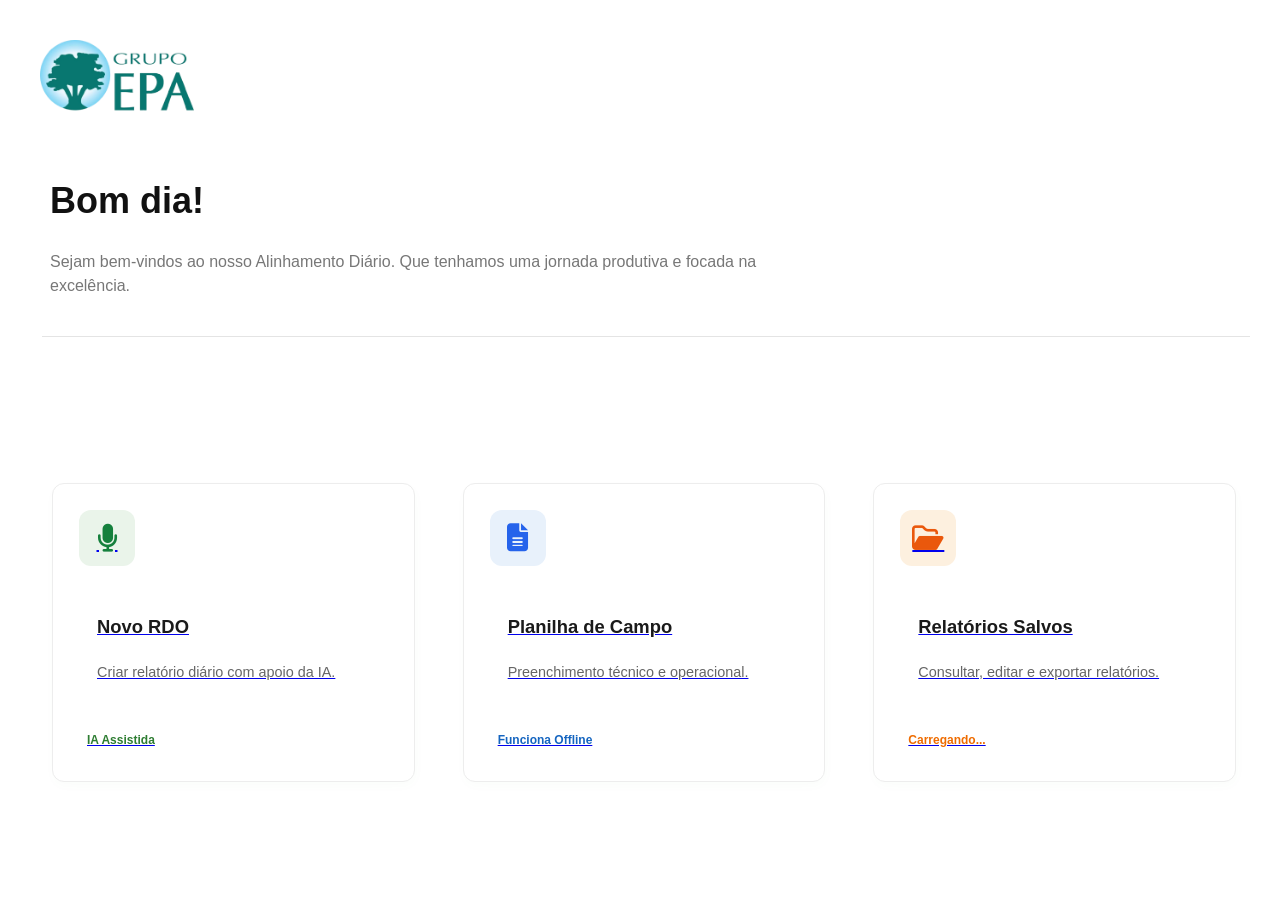
==== index.html @ c93ebe91 "Ajuste para deploy" ====
<!DOCTYPE html>
<html lang="pt-br">

<head>
    <meta charset="UTF-8">
    <meta name="viewport" content="width=device-width, initial-scale=1.0">
    <title>Grupo EPA</title>
    <link rel="stylesheet" href="css/style.css">
    <link rel="stylesheet" href="https://cdnjs.cloudflare.com/ajax/libs/font-awesome/6.5.2/css/all.min.css">
</head>

<body>
    <header class="header-logo">
        <img src="img/Logo EPA.png" alt="Grupo EPA" class="logo">
    </header>
    <main>
        <section class="welcome-section">
            <h1 id="saudacao"></h1>

            <p class="mensagem-boas-vindas">
                Sejam bem-vindos ao nosso Alinhamento Diário. Que tenhamos uma jornada produtiva e focada na excelência.
            </p>

            <div class="divider"></div>
        </section>
    </main>
    <footer>
        <section class="cards-grid">

            <a href="html/novo_rdo.html" class="card-link">
                <div class="card">
                    <div class="card-icon icon-green">
                        <i class="fa-solid fa-microphone"></i>
                    </div>

                    <div class="card-content">
                        <h2>Novo RDO</h2>
                        <p>Criar relatório diário com apoio da IA.</p>
                    </div>

                    <span class="card-footer footer-green">
                        IA Assistida
                    </span>
                </div>
            </a>

            <a href="html/planilha_campo.html" class="card-link">
                <div class="card">
                    <div class="card-icon icon-blue">
                        <i class="fa-solid fa-file-lines"></i>
                    </div>

                    <div class="card-content">
                        <h2>Planilha de Campo</h2>
                        <p>Preenchimento técnico e operacional.</p>
                    </div>

                    <span class="card-footer footer-blue">
                        Funciona Offline
                    </span>
                </div>
            </a>

            <a href="html/relatorios_salvos.html" class="card-link">
                <div class="card">
                    <div class="card-icon icon-orange">
                        <i class="fa-regular fa-folder-open"></i>
                    </div>

                    <div class="card-content">
                        <h2>Relatórios Salvos</h2>
                        <p>Consultar, editar e exportar relatórios.</p>
                    </div>

                    <span class="card-footer footer-orange">
                        Carregando...
                    </span>
                </div>
            </a>

        </section>
    </footer>
    <script src="js/rdo.js"></script>
</body>

</html>
---- css/style.css ----
/* ==========================================
   1. CONFIGURAÇÕES DE RESET E FONTE
   ========================================== */
* {
    margin: 2px;
    padding: 8px;
    box-sizing: border-box;
    font-family: 'Inter', sans-serif;
}

body {
    background-color: #ffffff;
    color: #333333;
    width: 100%;
    overflow-x: hidden;
    display: block !important; /* Desativa centralizações herdadas no body */
    text-align: left !important;
}

/* ==========================================
   2. ESTRUTURA E LAYOUT PRINCIPAL
   ========================================== */
.container {
    width: 100%;
    max-width: 1200px;
    margin: 0 auto !important; /* Centraliza a caixa estrutural, não os textos */
    padding: clamp(20px, 5vw, 60px) 20px;
    display: flex;
    flex-direction: column;
    align-items: flex-start !important; /* Alinha todo o conteúdo à esquerda */
    justify-content: flex-start;
}

.header-logo {
    width: 100%;
    margin-bottom: 20px;
    text-align: left;
}

.header-logo .logo {
    max-height: 90px;
    height: auto;
    display: block;
}

/* ==========================================
   3. TEXTOS SUPERIORES (BOAS-VINDAS)
   ========================================== */
.welcome-section {
    width: 100%;
    text-align: left;
}

.welcome-section h1 {
    font-size: clamp(1.75rem, 4vw, 2.25rem);
    font-weight: 700;
    margin-bottom: 12px;
    color: #111111;
}

.welcome-section .mensagem-boas-vindas {
    font-size: clamp(0.9rem, 2vw, 1rem);
    color: #777777;
    line-height: 1.5;
    max-width: 800px;
}

/* Linha Divisória Fina e Cinza */
.divider {
    width: 100%;
    border: none;
    border-top: 1px solid #e4e4e4;
    margin-top: 30px;
}
/* ==========================================
   4. SEÇÃO DE CARDS (GRID E RESPONSIVIDADE)
   ========================================== */
.cards-grid {
    display: grid;
    /* Divide em 3 colunas em telas normais e joga para 1 coluna em celulares */
    grid-template-columns: repeat(auto-fit, minmax(290px, 1fr));
    gap: 24px;
    width: 100%;
    /* Empurra os cards significativamente para baixo da linha */
    margin-top: clamp(40px, 8vw, 80px) !important; 
}

/* ==========================================
   5. ESTILIZAÇÃO DOS CARDS
   ========================================== */
.card {
    background: #ffffff;
    border: 1px solid #ededed;
    border-radius: 12px;
    padding: 24px;
    display: flex;
    flex-direction: column;
    justify-content: space-between;
    min-height: 220px;
    box-shadow: 1px 4px 12px rgba(29, 172, 65, 0.02);
    transition: transform 0.2s, box-shadow 0.2s;
    text-align: left;
}

.card:hover {
    transform: translateY(-3px);
    box-shadow: 0 8px 20px rgba(66, 207, 137, 0.05);
}

.card-icon {
    width: 56px;
    height: 56px;
    border-radius: 12px;

    display: flex;
    align-items: center;
    justify-content: center;

    margin-bottom: 30px;
}

.card-icon i {
    font-size: 28px;
}

.icon-green {
    background: #eaf4ea;
}

.icon-green i {
    color: #15803d;
}

.icon-blue {
    background: #e8f1fb;
}

.icon-blue i {
    color: #2563eb;
}

.icon-orange {
    background: #fdf0df;
}

.icon-orange i {
    color: #ea580c;
}

.card-content h2 {
    font-size: 1.15rem;
    font-weight: 600;
    color: #1a1a1a;
    margin-bottom: 8px;
}

.card-content p {
    font-size: 0.9rem;
    color: #666666;
    line-height: 1.45;
    margin-bottom: 24px;
}

.card-footer {
    font-size: 0.75rem;
    font-weight: 600;
    margin-top: auto;
}

.footer-green { color: #2e7d32; }
.footer-blue { color: #1565c0; }
.footer-orange { color: #ef6c00; }

/* ==========================================
   6. MEDIA QUERIES (REFINAMENTOS CELULAR)
   ========================================== */
@media (max-width: 480px) {
    .container {
        padding: 20px 16px;
    }
    .cards-grid {
        gap: 16px;
    }
    .card {
        padding: 20px;
    }
}
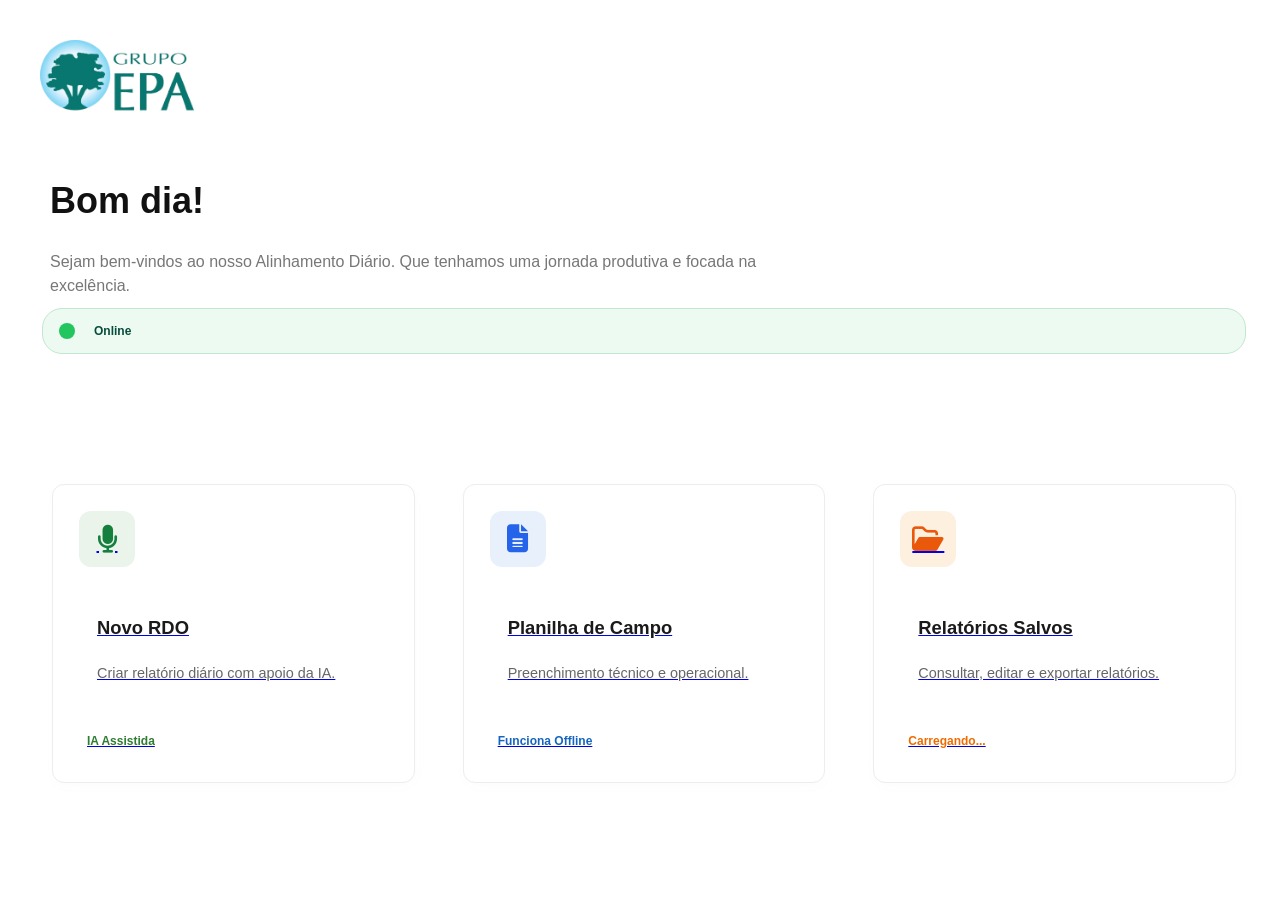
==== commit edc8ab70: "adicionando saudação e indicador de status offline/online" ====
--- a/index.html
+++ b/index.html
@@ -16,14 +16,17 @@
     <main>
         <section class="welcome-section">
             <h1 id="saudacao"></h1>
-
             <p class="mensagem-boas-vindas">
                 Sejam bem-vindos ao nosso Alinhamento Diário. Que tenhamos uma jornada produtiva e focada na excelência.
             </p>
-
-            <div class="divider"></div>
+                <div class="status-pill" id="statusPill">
+                    <div class="status-dot"></div>
+                    <span id="statusText">Online</span>
+                </div>
+            </div>
         </section>
     </main>
+
     <footer>
         <section class="cards-grid">
 
--- a/css/style.css
+++ b/css/style.css
@@ -15,6 +15,46 @@
     overflow-x: hidden;
     display: block !important; /* Desativa centralizações herdadas no body */
     text-align: left !important;
+}
+
+ 
+.topbar {
+    display: flex;
+    align-items: center;
+    justify-content: space-between;
+    padding: 14px 28px;
+    background: var(--white);
+    border-bottom: 1px solid #E5E7EB;
+    flex-shrink: 0;
+}
+ 
+ 
+.topbar-left p {
+    font-size: 12px;
+    color: #666;
+    margin-top: 2px;
+}
+ 
+.status-pill {
+    display: flex;
+    align-items: center;
+    gap: 7px;
+    background: #EDFAF2;
+    border: 1px solid #C3E6D0;
+    border-radius: 20px;
+    padding: 5px 14px;
+    font-size: 12px;
+    font-weight: 600;
+    color: #064E3B;
+    transition: all 0.2s;
+}
+ 
+.status-dot {
+    width: 7px;
+    height: 7px;
+    background: #22C55E;
+    border-radius: 50%;
+    transition: background 0.2s;
 }
 
 /* ==========================================
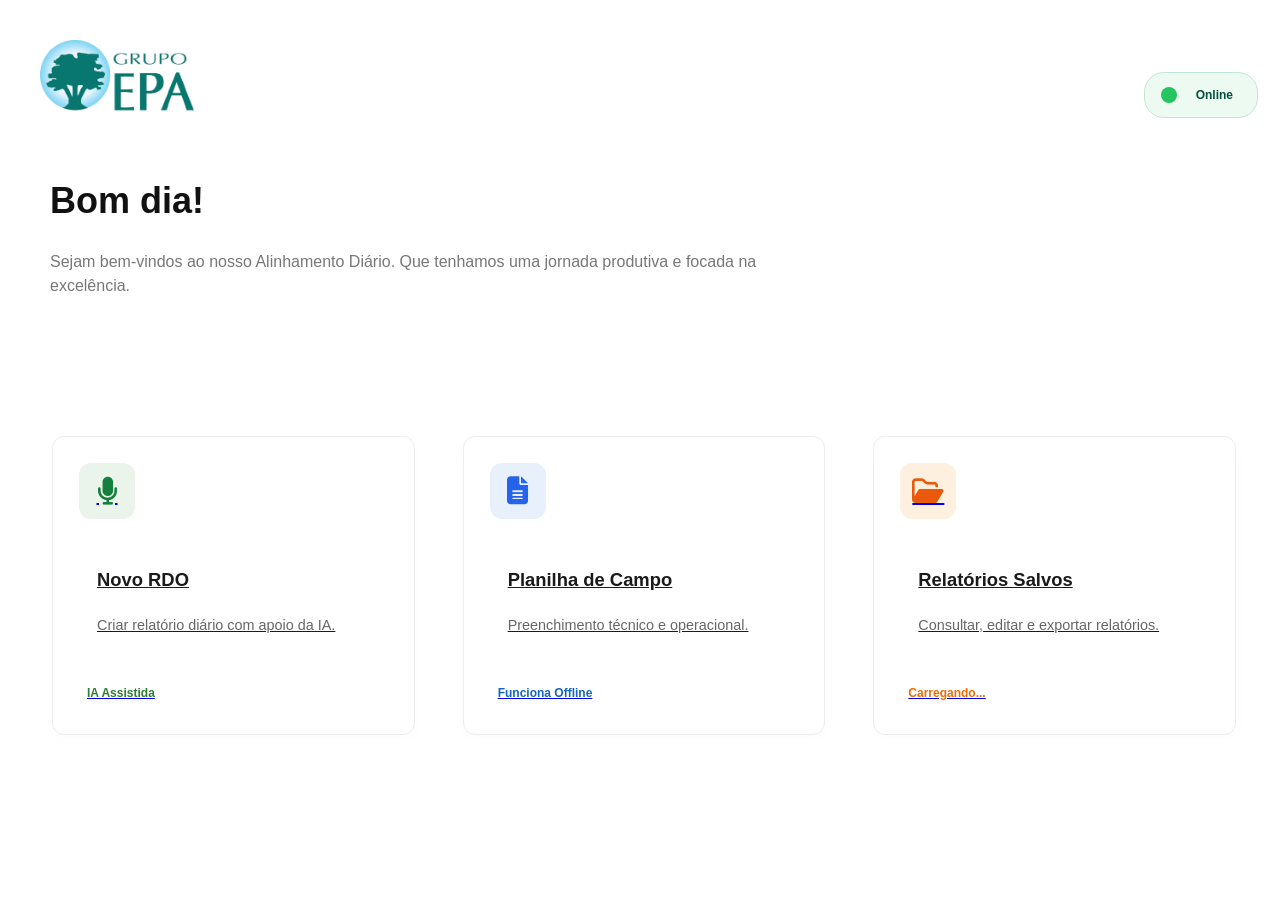
==== commit c980b614: "Ajustando  indicador de status offline/online" ====
--- a/index.html
+++ b/index.html
@@ -1,6 +1,5 @@
 <!DOCTYPE html>
 <html lang="pt-br">
-
 <head>
     <meta charset="UTF-8">
     <meta name="viewport" content="width=device-width, initial-scale=1.0">
@@ -19,12 +18,12 @@
             <p class="mensagem-boas-vindas">
                 Sejam bem-vindos ao nosso Alinhamento Diário. Que tenhamos uma jornada produtiva e focada na excelência.
             </p>
-                <div class="status-pill" id="statusPill">
-                    <div class="status-dot"></div>
-                    <span id="statusText">Online</span>
-                </div>
-            </div>
-        </section>
+        </div>
+    </section>
+        <div class="status-pill" id="statusPill">
+            <div class="status-dot"></div>
+            <span id="statusText">Online</span>
+        </div>
     </main>
 
     <footer>
--- a/css/style.css
+++ b/css/style.css
@@ -13,14 +13,14 @@
     color: #333333;
     width: 100%;
     overflow-x: hidden;
-    display: block !important; /* Desativa centralizações herdadas no body */
+    display: block !important; 
     text-align: left !important;
 }
 
  
 .topbar {
     display: flex;
-    align-items: center;
+    align-items:flex-end;
     justify-content: space-between;
     padding: 14px 28px;
     background: var(--white);
@@ -28,7 +28,7 @@
     flex-shrink: 0;
 }
  
- 
+
 .topbar-left p {
     font-size: 12px;
     color: #666;
@@ -36,9 +36,12 @@
 }
  
 .status-pill {
-    display: flex;
-    align-items: center;
+    display:inline-flex;
+    align-items:center;
     gap: 7px;
+    position: absolute;
+    top: 70px;    
+    right: 20px;  
     background: #EDFAF2;
     border: 1px solid #C3E6D0;
     border-radius: 20px;
@@ -50,11 +53,13 @@
 }
  
 .status-dot {
+
     width: 7px;
     height: 7px;
     background: #22C55E;
     border-radius: 50%;
     transition: background 0.2s;
+  
 }
 
 /* ==========================================
